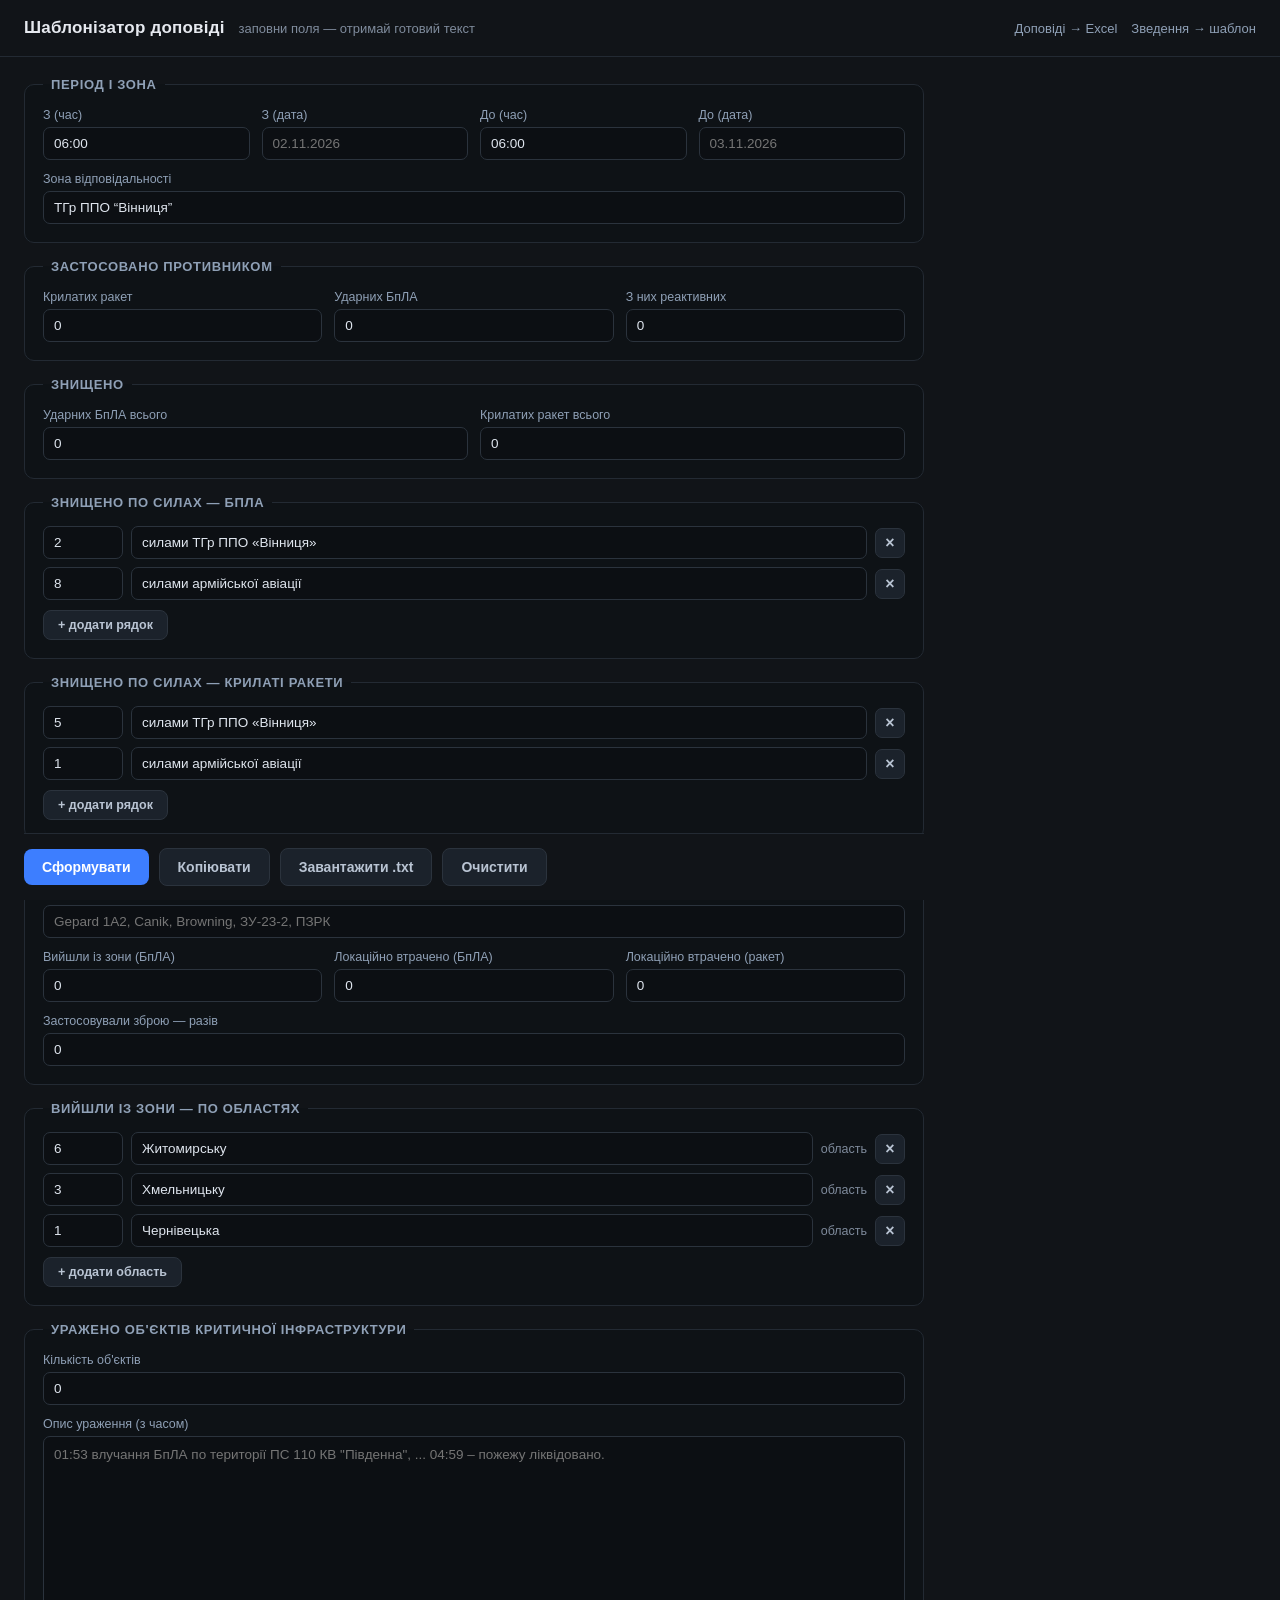
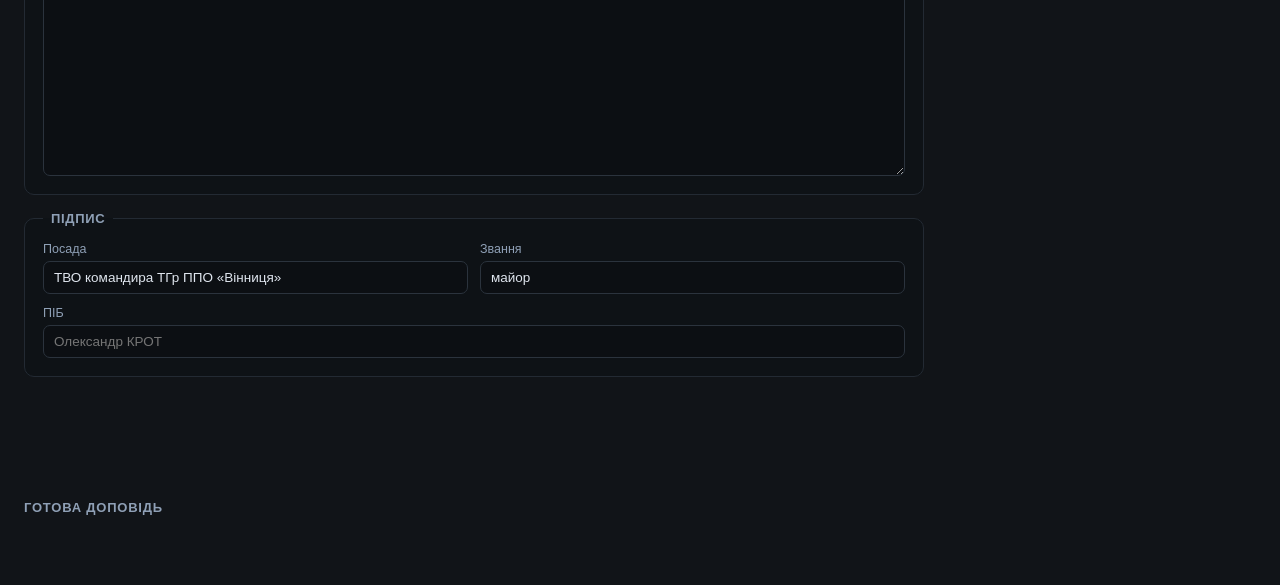
==== form.html @ 9006d148 "Add form page: fill fields, get finished briefing text" ====
<!doctype html>
<html lang="uk">
<head>
<meta charset="utf-8">
<meta name="viewport" content="width=device-width, initial-scale=1">
<title>Шаблонізатор доповіді</title>
<link rel="stylesheet" href="style.css">
<link rel="stylesheet" href="summary.css">
<link rel="stylesheet" href="form.css">
</head>
<body>
<header>
  <h1>Шаблонізатор доповіді</h1>
  <span class="sub">заповни поля — отримай готовий текст</span>
  <nav class="nav">
    <a href="index.html">Доповіді → Excel</a>
    <a href="summary.html">Зведення → шаблон</a>
  </nav>
</header>

<main>
  <form id="f" class="form" autocomplete="off">

    <fieldset>
      <legend>Період і зона</legend>
      <div class="grid-4">
        <label>З (час)<input name="from_time" placeholder="06:00" value="06:00" required></label>
        <label>З (дата)<input name="from_date" placeholder="02.11.2026" required></label>
        <label>До (час)<input name="to_time" placeholder="06:00" value="06:00" required></label>
        <label>До (дата)<input name="to_date" placeholder="03.11.2026" required></label>
      </div>
      <label class="mt">Зона відповідальності
        <input name="zone" placeholder="ТГр ППО “Вінниця”" value="ТГр ППО “Вінниця”" required>
      </label>
    </fieldset>

    <fieldset>
      <legend>Застосовано противником</legend>
      <div class="grid-3">
        <label>Крилатих ракет<input name="applied_cruise" type="number" min="0" value="0"></label>
        <label>Ударних БпЛА<input name="applied_uav" type="number" min="0" value="0"></label>
        <label>З них реактивних<input name="applied_uav_reactive" type="number" min="0" value="0"></label>
      </div>
    </fieldset>

    <fieldset>
      <legend>Знищено</legend>
      <div class="grid-2">
        <label>Ударних БпЛА всього<input name="destroyed_uav" type="number" min="0" value="0"></label>
        <label>Крилатих ракет всього<input name="destroyed_cruise" type="number" min="0" value="0"></label>
      </div>
    </fieldset>

    <fieldset>
      <legend>Знищено по силах — БпЛА</legend>
      <div id="uav_forces" class="rows"></div>
      <button type="button" class="ghost small" data-add="uav_forces">+ додати рядок</button>
    </fieldset>

    <fieldset>
      <legend>Знищено по силах — крилаті ракети</legend>
      <div id="cr_forces" class="rows"></div>
      <button type="button" class="ghost small" data-add="cr_forces">+ додати рядок</button>
    </fieldset>

    <fieldset>
      <legend>Зброя та інше</legend>
      <label>Застосовувалась зброя (через кому)
        <input name="weapons" placeholder="Gepard 1A2, Canik, Browning, ЗУ-23-2, ПЗРК">
      </label>
      <div class="grid-3 mt">
        <label>Вийшли із зони (БпЛА)<input name="left_total" type="number" min="0" value="0"></label>
        <label>Локаційно втрачено (БпЛА)<input name="lost_uav" type="number" min="0" value="0"></label>
        <label>Локаційно втрачено (ракет)<input name="lost_cruise" type="number" min="0" value="0"></label>
      </div>
      <label class="mt">Застосовували зброю — разів
        <input name="weapon_uses" type="number" min="0" value="0">
      </label>
    </fieldset>

    <fieldset>
      <legend>Вийшли із зони — по областях</legend>
      <div id="left_regions" class="rows"></div>
      <button type="button" class="ghost small" data-add="left_regions">+ додати область</button>
    </fieldset>

    <fieldset>
      <legend>Уражено об'єктів критичної інфраструктури</legend>
      <label>Кількість об'єктів<input name="ci_count" type="number" min="0" value="0"></label>
      <div class="mt">
        <label>Опис ураження (з часом)
          <textarea name="ci_text" rows="4" placeholder="01:53 влучання БпЛА по території ПС 110 КВ &quot;Південна&quot;, ... 04:59 – пожежу ліквідовано."></textarea>
        </label>
      </div>
    </fieldset>

    <fieldset>
      <legend>Підпис</legend>
      <div class="grid-2">
        <label>Посада<input name="signer_role" value="ТВО командира ТГр ППО «Вінниця»"></label>
        <label>Звання<input name="signer_rank" value="майор"></label>
      </div>
      <label class="mt">ПІБ<input name="signer_name" placeholder="Олександр КРОТ"></label>
    </fieldset>

    <div class="row sticky-row">
      <button type="button" id="build">Сформувати</button>
      <button type="button" class="ghost" id="copy">Копіювати</button>
      <button type="button" class="ghost" id="dl">Завантажити .txt</button>
      <button type="reset" class="ghost" id="reset">Очистити</button>
      <span class="status" id="status" role="status"></span>
    </div>
  </form>

  <h2 class="out-title">Готова доповідь</h2>
  <pre id="out" class="report"></pre>
</main>

<script src="builder.js"></script>
</body>
</html>
---- style.css ----
:root { color-scheme: dark; }

* { box-sizing: border-box; }

body {
  margin: 0;
  font-family: -apple-system, "Segoe UI", Roboto, sans-serif;
  background: #111418;
  color: #e6e9ef;
}

header {
  padding: 18px 24px;
  border-bottom: 1px solid #232a33;
  display: flex;
  align-items: baseline;
  gap: 14px;
  flex-wrap: wrap;
}

h1 { font-size: 17px; margin: 0; font-weight: 600; letter-spacing: .2px; }

.sub { color: #7f8b9c; font-size: 13px; }

main { padding: 20px 24px 60px; max-width: 1200px; }

textarea {
  width: 100%;
  min-height: 340px;
  padding: 14px;
  border-radius: 10px;
  border: 1px solid #2b333d;
  background: #0c0f13;
  color: #dfe5ee;
  font-family: ui-monospace, "SF Mono", Menlo, monospace;
  font-size: 13px;
  line-height: 1.55;
  resize: vertical;
}

textarea:focus { outline: none; border-color: #3d7eff; }

.row {
  display: flex;
  gap: 10px;
  align-items: center;
  margin-top: 14px;
  flex-wrap: wrap;
}

button {
  background: #3d7eff;
  color: #fff;
  border: 0;
  border-radius: 8px;
  padding: 10px 18px;
  font-size: 14px;
  font-weight: 600;
  cursor: pointer;
}

button:hover { background: #538cff; }

button.ghost {
  background: #1b222b;
  color: #b9c4d3;
  border: 1px solid #2b333d;
}

button.ghost:hover { background: #232c37; }

.status { font-size: 13px; color: #7f8b9c; }
.status.ok { color: #4ade80; }
.status.err { color: #f87171; }

table { border-collapse: collapse; width: 100%; margin-top: 18px; font-size: 12.5px; }

th, td {
  border-bottom: 1px solid #202832;
  padding: 7px 9px;
  text-align: left;
  vertical-align: top;
}

th { color: #8fa0b6; font-weight: 600; position: sticky; top: 0; background: #111418; }

td { color: #c9d3e0; }

.wrap {
  overflow: auto;
  max-height: 420px;
  border: 1px solid #202832;
  border-radius: 10px;
}

details.hint {
  margin-top: 18px;
  font-size: 12.5px;
  color: #6f7c8e;
  line-height: 1.65;
}

details.hint summary { cursor: pointer; color: #8fa0b6; }

details.hint p { margin: 8px 0; }

code {
  background: #1a212a;
  padding: 1px 5px;
  border-radius: 4px;
  font-size: 12px;
  color: #9ec1ff;
}

.note { color: #5d7a63; }

.sr-only {
  position: absolute;
  width: 1px; height: 1px;
  padding: 0; margin: -1px;
  overflow: hidden;
  clip: rect(0, 0, 0, 0);
  border: 0;
}
---- summary.css ----
/* Page-specific styles for the summary generator. */

textarea#src { min-height: 280px; }

.nav { margin-left: auto; font-size: 13px; }
.nav a { color: #8fa0b6; text-decoration: none; }
.nav a:hover { color: #e6e9ef; }

.warn { margin: 14px 0 0; font-size: 13px; color: #f87171; }
.warn:empty { display: none; }

.out-title {
  margin: 24px 0 10px;
  font-size: 13px;
  font-weight: 600;
  text-transform: uppercase;
  letter-spacing: .06em;
  color: #8fa0b6;
}

.report {
  margin: 0;
  padding: 20px 22px;
  border: 1px solid #202832;
  border-radius: 10px;
  background: #0c0f13;
  color: #dfe5ee;
  font-family: ui-monospace, "SF Mono", Menlo, monospace;
  font-size: 13px;
  line-height: 1.65;
  white-space: pre-wrap;
  word-break: break-word;
  min-height: 80px;
}

.report:empty { display: none; }
---- form.css ----
/* Styles for the report builder form. */

.form { display: grid; gap: 16px; max-width: 900px; }

fieldset {
  border: 1px solid #232a33;
  border-radius: 10px;
  padding: 16px 18px 18px;
  margin: 0;
  background: #0e1216;
}

legend {
  padding: 0 8px;
  font-size: 13px;
  font-weight: 600;
  color: #8fa0b6;
  text-transform: uppercase;
  letter-spacing: .05em;
}

label {
  display: block;
  font-size: 12.5px;
  color: #8fa0b6;
}

label.mt { margin-top: 12px; }

input, textarea {
  display: block;
  width: 100%;
  margin-top: 5px;
  padding: 8px 10px;
  border-radius: 7px;
  border: 1px solid #2b333d;
  background: #0c0f13;
  color: #dfe5ee;
  font-size: 13.5px;
  font-family: inherit;
}

input:focus, textarea:focus { outline: none; border-color: #3d7eff; }

textarea { resize: vertical; line-height: 1.55; }

.grid-2, .grid-3, .grid-4 { display: grid; gap: 12px; }
.grid-2 { grid-template-columns: repeat(2, minmax(0, 1fr)); }
.grid-3 { grid-template-columns: repeat(3, minmax(0, 1fr)); }
.grid-4 { grid-template-columns: repeat(4, minmax(0, 1fr)); }

@media (max-width: 720px) {
  .grid-2, .grid-3, .grid-4 { grid-template-columns: 1fr; }
}

.mt { margin-top: 12px; }

.rows { display: grid; gap: 8px; margin-bottom: 10px; }

.rowline {
  display: flex;
  gap: 8px;
  align-items: center;
}

.rowline input { margin-top: 0; }

.w-num { width: 80px; flex: 0 0 80px; }
.grow { flex: 1 1 auto; min-width: 0; }

.unit { font-size: 12.5px; color: #7f8b9c; }

.del {
  flex: 0 0 auto;
  width: 30px;
  height: 30px;
  padding: 0;
  background: #1b222b;
  color: #b9c4d3;
  border: 1px solid #2b333d;
  border-radius: 7px;
  font-size: 16px;
  line-height: 1;
}

.del:hover { background: #2a1b1b; color: #f87171; border-color: #4a2b2b; }

button.small {
  padding: 7px 14px;
  font-size: 12.5px;
  font-weight: 600;
}

.sticky-row {
  position: sticky;
  bottom: 0;
  background: #111418;
  padding: 14px 0;
  border-top: 1px solid #232a33;
  z-index: 5;
}

.out-title {
  margin: 26px 0 10px;
  font-size: 13px;
  font-weight: 600;
  text-transform: uppercase;
  letter-spacing: .06em;
  color: #8fa0b6;
}

.report {
  margin: 0;
  padding: 20px 22px;
  border: 1px solid #202832;
  border-radius: 10px;
  background: #0c0f13;
  color: #dfe5ee;
  font-family: ui-monospace, "SF Mono", Menlo, monospace;
  font-size: 13px;
  line-height: 1.65;
  white-space: pre-wrap;
  word-break: break-word;
  min-height: 80px;
}

.report:empty { display: none; }

.nav { display: flex; gap: 14px; }
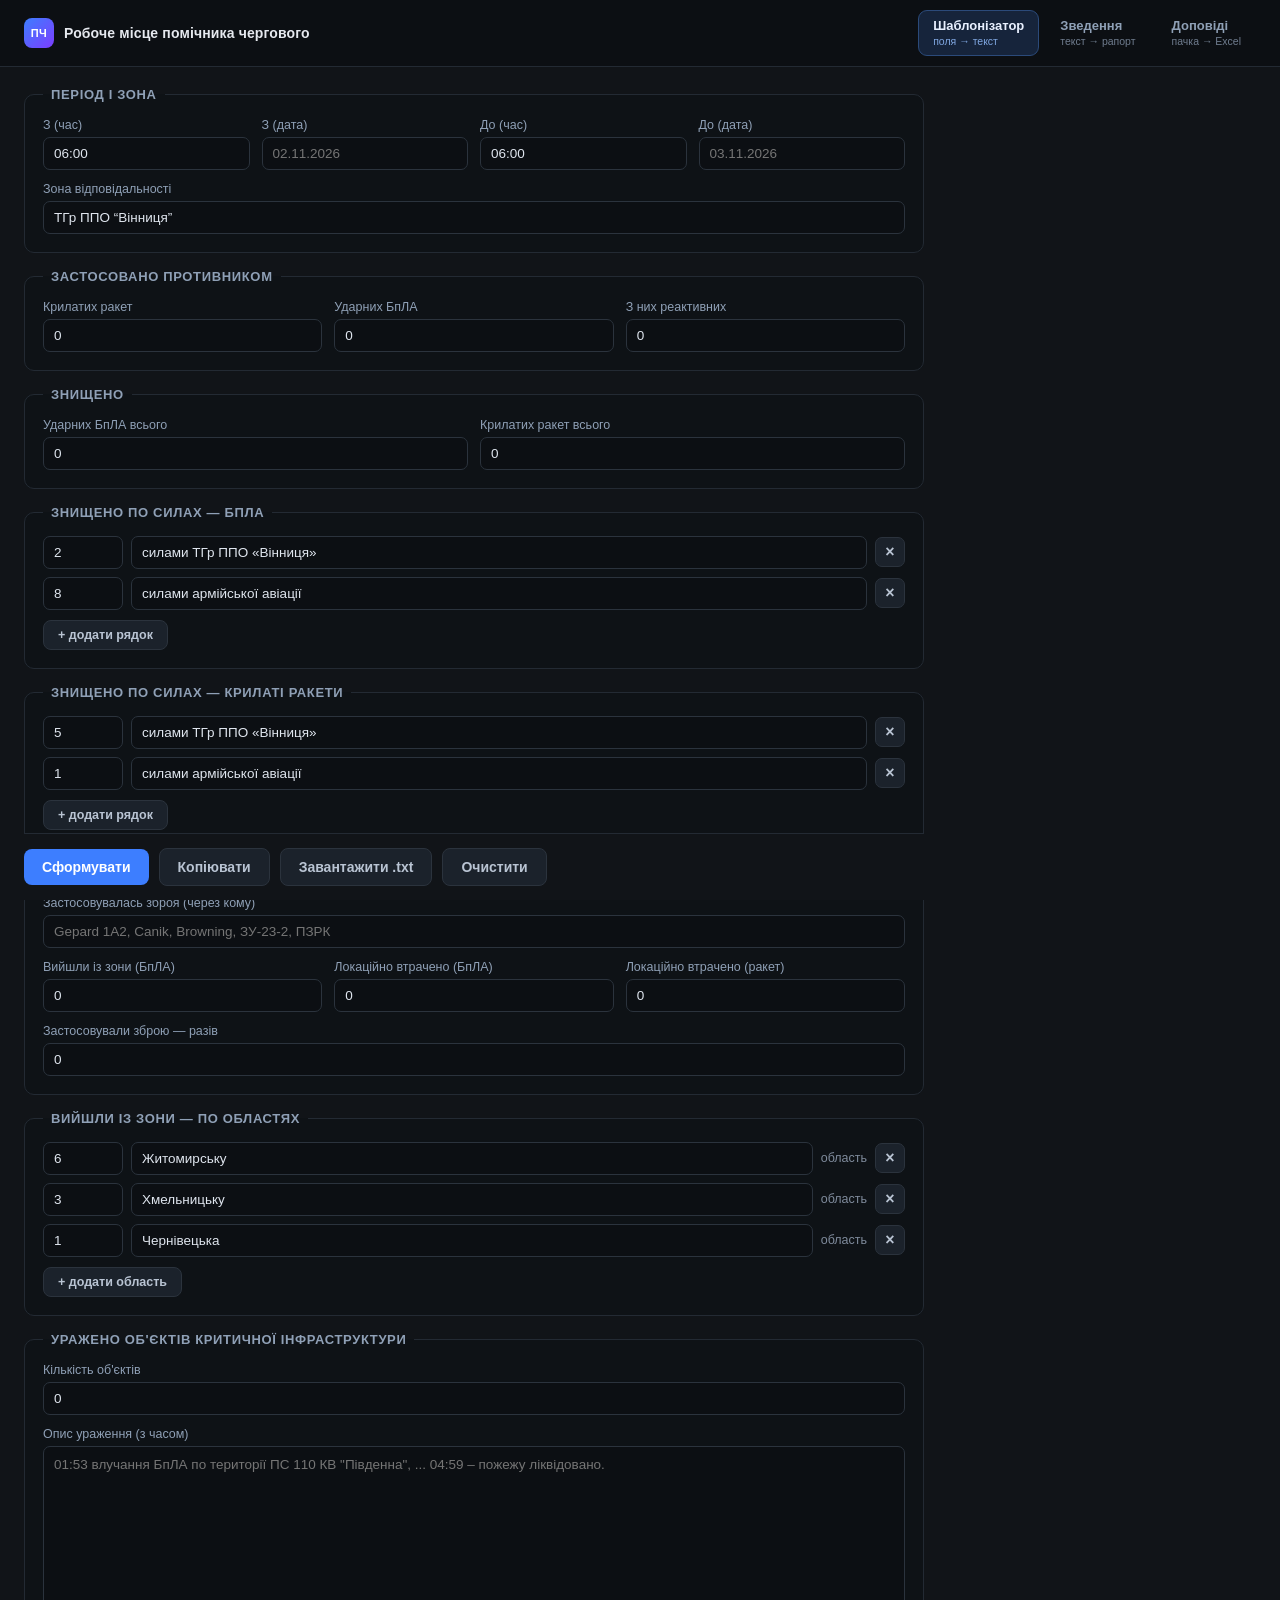
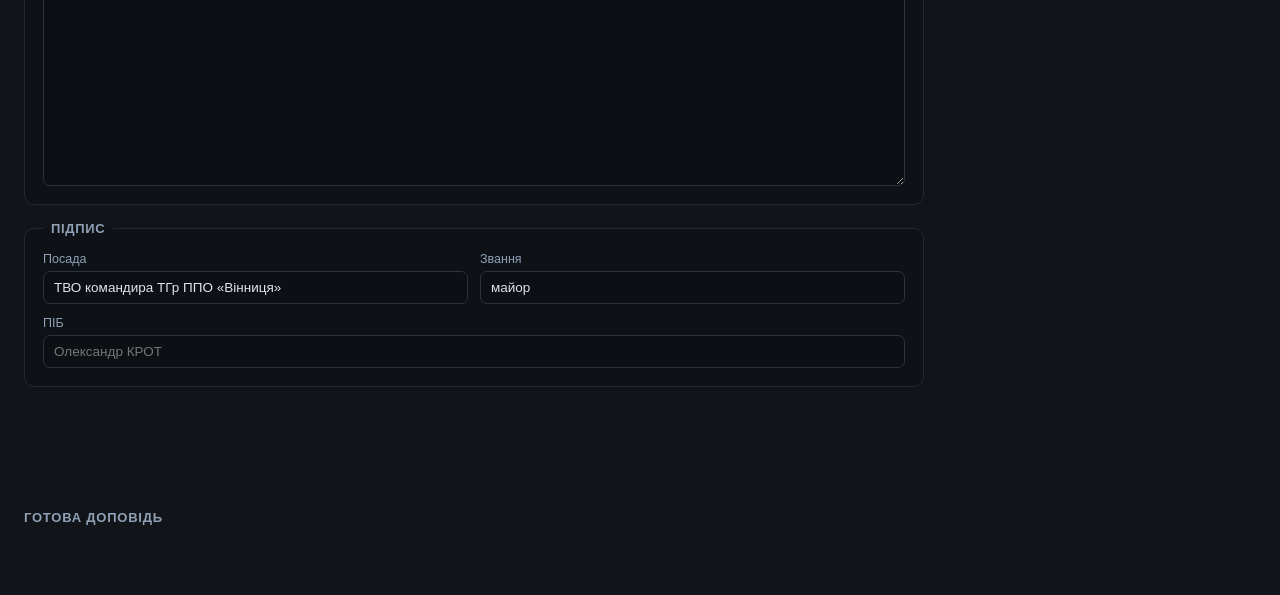
==== commit 6732f816: "Workspace shell: duty assistant tabs across all pages" ====
--- a/form.html
+++ b/form.html
@@ -5,19 +5,11 @@
 <meta name="viewport" content="width=device-width, initial-scale=1">
 <title>Шаблонізатор доповіді</title>
 <link rel="stylesheet" href="style.css">
+<link rel="stylesheet" href="shell.css">
 <link rel="stylesheet" href="summary.css">
 <link rel="stylesheet" href="form.css">
 </head>
 <body>
-<header>
-  <h1>Шаблонізатор доповіді</h1>
-  <span class="sub">заповни поля — отримай готовий текст</span>
-  <nav class="nav">
-    <a href="index.html">Доповіді → Excel</a>
-    <a href="summary.html">Зведення → шаблон</a>
-  </nav>
-</header>
-
 <main>
   <form id="f" class="form" autocomplete="off">
 
@@ -117,5 +109,7 @@
 </main>
 
 <script src="builder.js"></script>
+<script src="shell.js"></script>
+<script>initShell({ active: 'form' });</script>
 </body>
 </html>
--- a/shell.css
+++ b/shell.css
@@ -0,0 +1,98 @@
+/* Shell styles: top bar with tab navigation for the duty assistant workspace. */
+
+.shell-bar {
+  position: sticky;
+  top: 0;
+  z-index: 50;
+  display: flex;
+  align-items: center;
+  gap: 20px;
+  flex-wrap: wrap;
+  padding: 10px 24px;
+  background: #0c0f13;
+  border-bottom: 1px solid #232a33;
+  backdrop-filter: blur(8px);
+}
+
+.shell-brand {
+  display: flex;
+  align-items: center;
+  gap: 10px;
+  text-decoration: none;
+  color: #e6e9ef;
+  flex: 0 0 auto;
+}
+
+.shell-mark {
+  display: grid;
+  place-items: center;
+  width: 30px;
+  height: 30px;
+  border-radius: 8px;
+  background: linear-gradient(135deg, #3d7eff, #7c3dff);
+  color: #fff;
+  font-size: 11px;
+  font-weight: 800;
+  letter-spacing: .04em;
+}
+
+.shell-title {
+  font-size: 14px;
+  font-weight: 650;
+  letter-spacing: .01em;
+  white-space: nowrap;
+}
+
+.shell-tabs {
+  display: flex;
+  gap: 6px;
+  flex-wrap: wrap;
+  margin-left: auto;
+}
+
+.shell-tab {
+  display: grid;
+  gap: 1px;
+  padding: 7px 14px;
+  border-radius: 9px;
+  border: 1px solid transparent;
+  text-decoration: none;
+  color: #8fa0b6;
+  transition: background .15s, color .15s, border-color .15s;
+}
+
+.shell-tab:hover {
+  background: #161c23;
+  color: #c9d3e0;
+}
+
+.shell-tab.is-active {
+  background: #16243b;
+  border-color: #2b4a7a;
+  color: #e8f0ff;
+}
+
+.tab-label {
+  font-size: 13px;
+  font-weight: 600;
+  line-height: 1.25;
+}
+
+.tab-hint {
+  font-size: 10.5px;
+  color: #6f7c8e;
+  line-height: 1.2;
+}
+
+.shell-tab.is-active .tab-hint { color: #7fa6e0; }
+
+/* pages that include the shell keep their own header hidden */
+body.has-shell > header { display: none; }
+
+@media (max-width: 640px) {
+  .shell-bar { gap: 10px; padding: 10px 14px; }
+  .shell-title { font-size: 13px; white-space: normal; }
+  .shell-tabs { width: 100%; margin-left: 0; }
+  .shell-tab { flex: 1 1 auto; text-align: center; padding: 7px 8px; }
+  .tab-hint { display: none; }
+}
